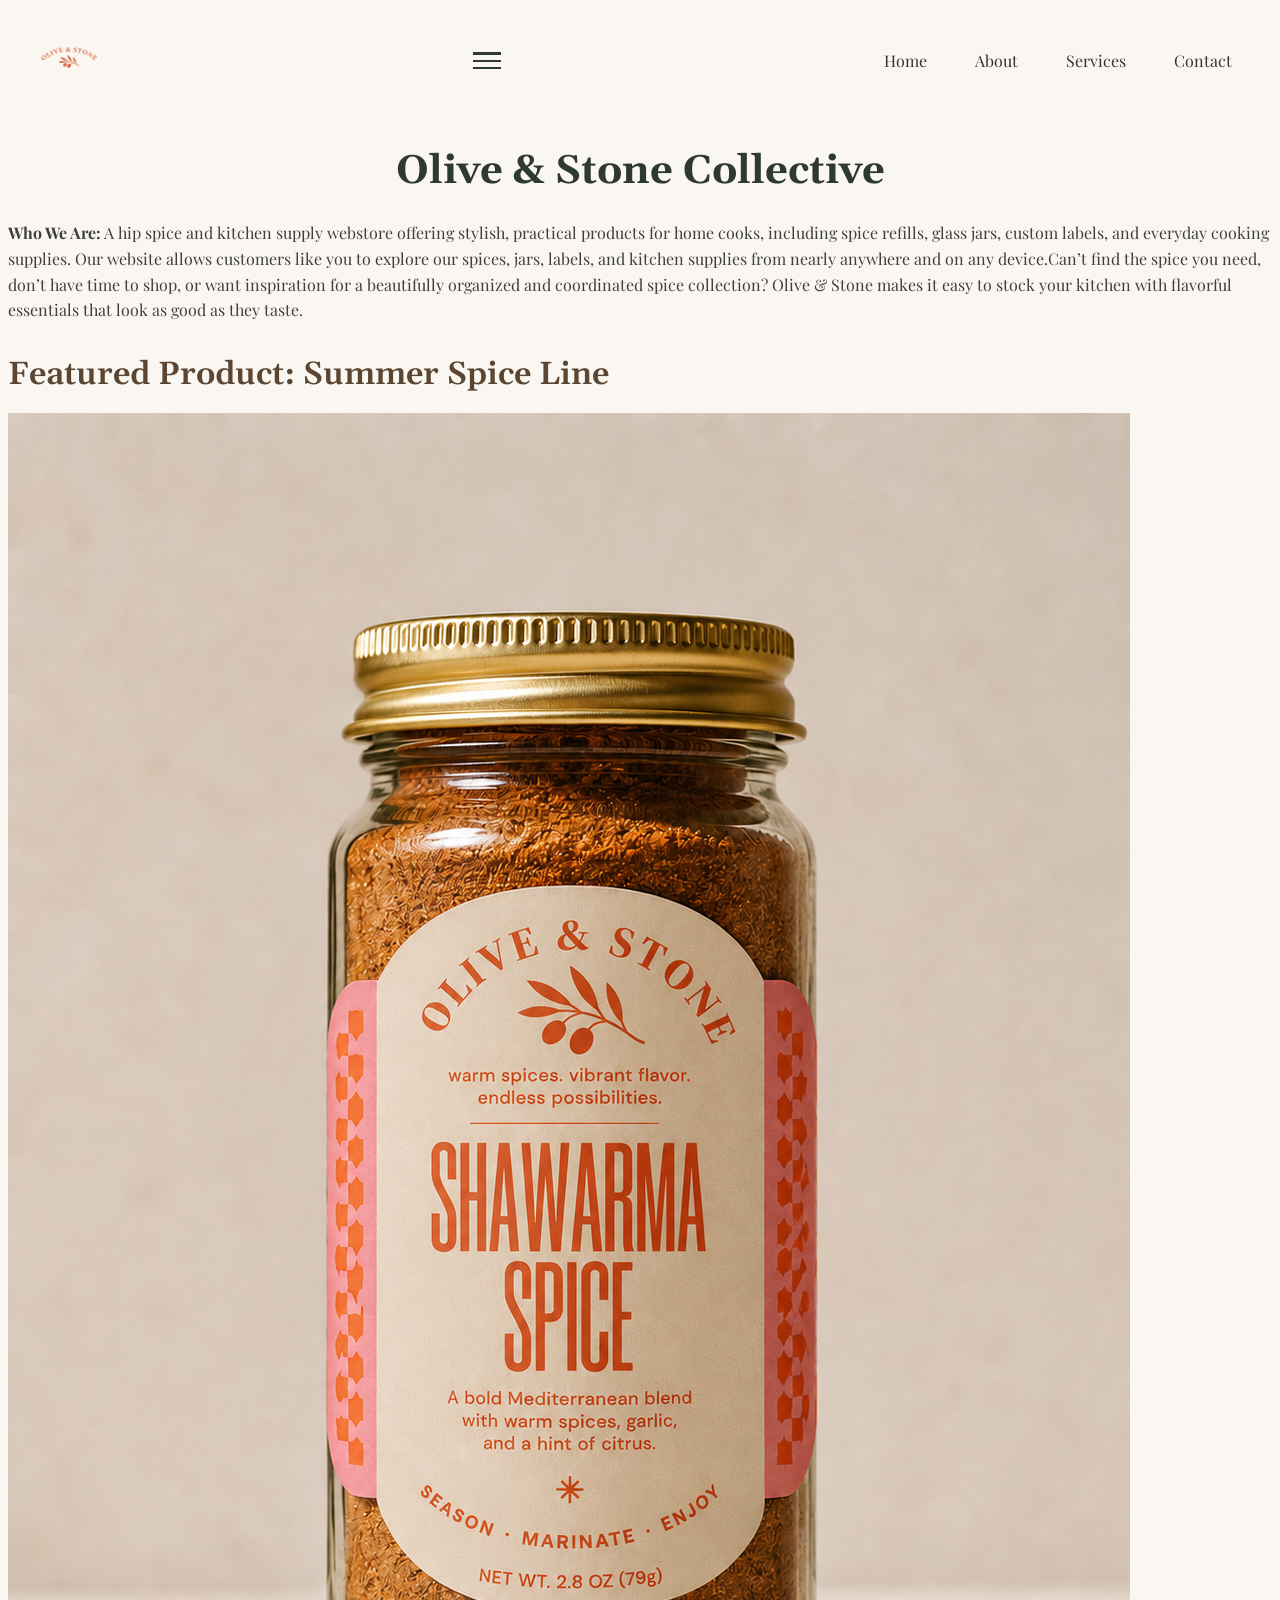
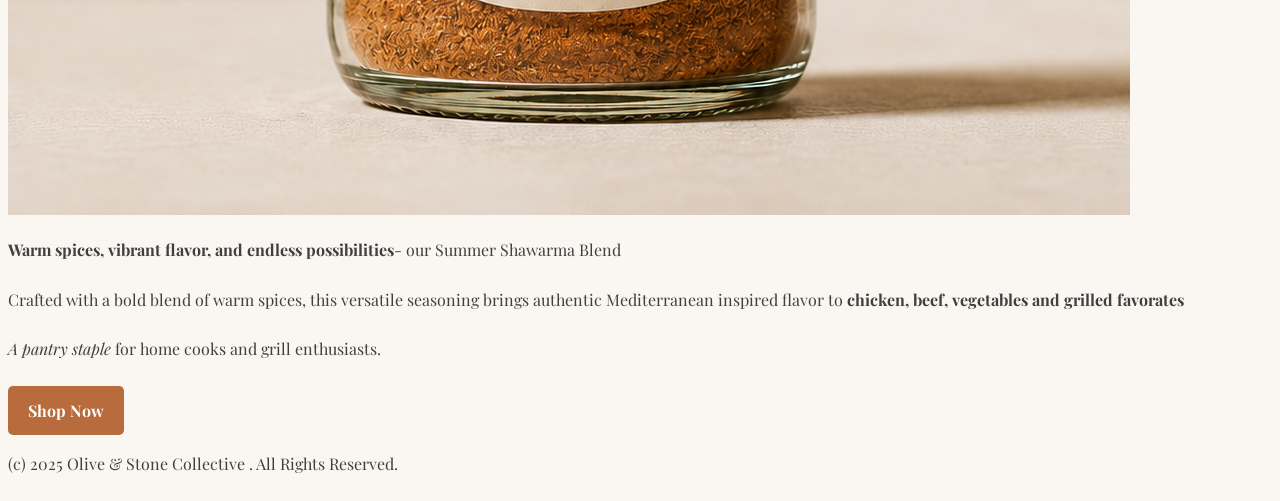
==== index.html @ 9a9d5c86 "Add robots meta tag for SEO" ====
<!DOCTYPE html>
<html lang="en">
  <head>
    <!-- Viewport Tag - - Fit any Device-->     
    <meta charset="UTF-8">
    <meta name="viewport" content="width=device-width, initial-scale=1.0">
    
    <title>Online Spices & Kitchen Supplies | Olive & Stone</title>

    <meta name="description"
        content="Shop Olive & Stone for flavorful spice blends, modern kitchen supplies, cooking tools, and stylish essentials designed for everyday cooking.">

    <meta name="robots" content="index,follow">
    
    <!-- Main.CSS Link-->
    <link rel="stylesheet" href="css/main.css">
  </head>
  <body>
    <header class="site-header">
    <a href="index.html" class="logo">
        <img
            src="images/logo.png"
            alt="Olive & Stone logo"
            class="nav-logo"
        >
    </a>
  <button
        class="menu-toggle"
        type="button"
        aria-label="Open navigation menu"
        aria-expanded="false"
        aria-controls="main-navigation"
    >
        <span></span>
        <span></span>
        <span></span>
    </button>
  <nav class="main-nav" id="main-navigation">
    <ul>
      <li><a href="/index.html">Home</a></li>
      <li><a href="/pages/about.html">About</a></li>
      <li><a href="/pages/services.html">Services</a></li>
      <li><a href="/pages/contact.html">Contact</a></li>
    </ul>
  </nav>
</header>
    <h1 class="center-text">Olive & Stone Collective</h1>
    <p><b>Who We Are:</b> A hip spice and kitchen supply webstore offering stylish, practical products for home cooks, including spice refills, glass jars, custom labels, and everyday cooking supplies. Our website allows customers like you to explore our spices, jars, labels, and kitchen supplies from nearly anywhere and on any device.Can’t find the spice you need, don’t have time to shop, or want inspiration for a beautifully organized and coordinated spice collection? Olive & Stone makes it easy to stock your kitchen with flavorful essentials that look as good as they taste.</p>
   <h2>Featured Product: Summer Spice Line</h2>
    <img src="images/shawarma-spice-blend.jpg" alt="olive-stone-shawarma-seasoning-jar">
    <p><b>Warm spices, vibrant flavor, and endless possibilities</b>- our Summer Shawarma Blend</p>
    <p>Crafted with a bold blend of warm spices, this versatile seasoning brings authentic Mediterranean inspired flavor to <strong>chicken, beef, vegetables and grilled favorates</strong></p>
    <p><em>A pantry staple</em> for home cooks and grill enthusiasts.</p>
     <a href="products.html" class="btn-primary">Shop Now</a>
      <p>(c) 2025 Olive & Stone Collective . All Rights Reserved.</p>
    
    <!-- Hamburger Menu JavaScript -->
    <script>
  const menuButton = document.querySelector('.menu-toggle');
  const mainNavigation = document.querySelector('.main-nav');

  menuButton.addEventListener('click', function () {
    mainNavigation.classList.toggle('active');

    const isOpen = mainNavigation.classList.contains('active');

    menuButton.setAttribute('aria-expanded', isOpen);
    menuButton.setAttribute(
      'aria-label',
      isOpen ? 'Close navigation menu' : 'Open navigation menu'
    );
  });
</script>
  </body>
</html>
---- css/main.css ----
@import url('https://fonts.googleapis.com/css2?family=Gelasio:ital,wght@0,400..700;1,400..700&family=Playfair+Display:ital,wght@0,400..900;1,400..900&display=swap');

/* css/main.css - The Brand Bible */

html {
  font-size: 16px; /* This is our baseline. 1rem now equals 16px. */
}


body {
  font-family: 'Playfair Display', sans-serif;
  color: #3F3F3F; /* charcoal gray */
  background-color: #FAF7F2;   /* Warm cream background */
  line-height: 1.6;
  font-size: 1rem; /* This will be 16px */

}

/* Make images responsive */
img {
  max-width: 100%;
  height: auto;
}

/* Main page titles */
h1 {
  font-family: 'Gelasio', serif;  
  color: #2F3A2F;              /* Deep olive green */
   font-weight: 700;
  font-size: 2.5rem; /* 40px / 16 = 2.5 */
  margin-bottom: 1rem; /* 16px */
}

/* Main page titles */
h2, h3 {
  font-family: 'Gelasio', serif;
   color: #5C4632;              /* Warm brown */
   font-weight: 600;
}

h2 {
  font-size: 2rem;      /* 32px */
  margin-bottom: 0.75rem;
}

h3 {
  font-size: 1.5rem;    /* 24px */
  margin-bottom: 0.5rem;
}

p {
  margin-bottom: 1.5rem; /* 24px / 16 = 1.5 */
}

/* Center text - - use   <h class="center-text" */
.center-text {
  text-align: center;
}

.container {
  padding: 2rem; /* 32px / 16 = 2 */
}

/* Accent links */
a {
    color: #B86B3D;              /* Terracotta */
}

a:hover {
    color: #8F4F2D;              /* Darker terracotta */
}

/* Accent buttons */
button,
.button {
    background-color: #B86B3D;
    color: #FFFFFF;
    border: none;
    padding: 10px 18px;
    font-family: 'Montserrat', sans-serif;
    cursor: pointer;
}

button:hover,
.button:hover {
    background-color: #8F4F2D;
}

table {
  width: 100%; /* Make tables take up the full width of their container */
  border-collapse: collapse; /* Make borders look cleaner */
  margin-bottom: 2rem;
}

th, td {
  border: 1px solid #dddddd;
  text-align: left;
  padding: 8px;
}

thead {
 background-color: #E9E1D7;   /* Soft neutral table-header color */
}

/* === Component: Buttons === */

/* Primary button for important actions such as "Shop Now" */
.btn-primary {
    display: inline-block;
    background-color: #B86B3D; /* Terracotta */
    color: #FFFFFF;
    padding: 12px 20px;
    border-radius: 5px;
    text-decoration: none;
    font-weight: bold;
    border: none;
    cursor: pointer;
}

/* Darker terracotta when the user hovers */
.btn-primary:hover {
    background-color: #8F4F2D;
    color: white;
}

/* Secondary button for actions such as "Learn More" */
.btn-secondary {
    display: inline-block;
    background-color: transparent;
    color: #5C4632;
    padding: 10px 18px;
    border: 2px solid #5C4632;
    border-radius: 5px;
    text-decoration: none;
    font-weight: bold;
}

.btn-secondary:hover {
    background-color: #5C4632;
    color: white;
}
/*========================================*/
/* In css/main.css - Default Mobile Styles */
/*========================================*/
.container {
  width: 90%; /* Use percentage to be fluid */
  margin: 0 auto; /* Center the container */
}

.main-content {
  background-color: #FAF7F2;   /* Warm cream background */
  padding: 1.5rem;
}

.sidebar {
  background-color: #E9E1D7; /*Darker warm cream background*/
  padding: 1.5rem;
  margin-top: 1.5rem; /* Add space between stacked elements on mobile */
}

/* ======================================= */
/* MEDIA QUERY FOR LARGER SCREENS     */
/* ======================================= */
@media (min-width: 768px) {  /* Styles inside here ONLY apply on screens 768px or wider */
.container {
    display: flex; /* Activate Flexbox! */
    gap: 1.5rem;   /* Create a gap between the columns */
  }

  .main-content {
    flex: 3; /* This means it will take up 3 "shares" of the space */
  }

  .sidebar {
    flex: 1; /* This will take up 1 "share" of the space */
    margin-top: 0; /* Remove the margin we added for the mobile stack */
  }
}

/* ======================================= */
/* NAVIGATION BAR  */
/* ======================================= */
.navbar {
    background-color: #FAF7F2;   /* Warm cream background */
    padding: 1rem 5%;
}

/* Navigation list */
.nav-links {
    display: flex;
    align-items: center;
    gap: 2rem;
    list-style: none;
    margin: 0;
    padding: 0;
}

/* Navigation links */
.nav-links a {
    color: #2F3A2F;              /* Deep olive green */
    text-decoration: none;
    font-weight: 600;
}

/* Navigation hover effect */
.nav-links a:hover {
    color: #6d756d;              /*Lighter Olive Green*/
}

.navbar {
    display: flex;
    align-items: center;
    gap: 2rem;
    background-color: #FAF7F2;   /* Warm cream background */
    padding: 1rem 5%;
}

.nav-logo {
    width: 90px;
    height: auto;
    display: block;
}
/* ======================================= */
/* Mobile-First Navigation Styles */
/* ======================================= */
.site-header {
  padding: 1rem;
}

.logo {
  font-size: 1.5rem;
  font-weight: bold;
  text-align: center;
}

.main-nav {  /*nav.hide behind the hamburger button*/
  display: none;
}

.main-nav.active {
  display: block;
}

.main-nav ul {
  list-style: none; /* Remove bullet points */
  padding: 0;
  margin: 1rem 0 0 0;
}

.main-nav li {
  text-align: center;
  border-top: 1px solid #ddd;
}

.main-nav a {
  display: block; /* Makes the entire area clickable */
  padding: 1rem;
  text-decoration: none;
  color: #333;
}

.main-nav a:hover {
  background-color: #f4f4f4;
}
/* ======================================= */
/* Desktop Navigation Styles */
/* ======================================= */
@media (min-width: 768px) {
  .site-header {
    display: flex; /* Activate Flexbox */
    justify-content: space-between; /* Pushes logo and nav to opposite ends */
    align-items: center; /* Vertically aligns them */
  }

  .logo {
    text-align: left; /* Align logo to the left */
  }

  .menu-toggle {
  display: none; /*Hide the hamburger button on desktop*/
}

  /* SHOW navigation on desktop */
  .main-nav {
    display: block;
  }
  
  .main-nav ul {
    display: flex; /* Make the list items horizontal */
    margin: 0;
  }

  .main-nav li {
    border: none; /* Remove the mobile borders */
  }

  .main-nav a {
    padding: 1.5rem; /* Give more space for desktop */
  }
}
/* ======================================= */
/* Hamburger Button */
/* ======================================= */
.menu-toggle {
  display: flex;
  flex-direction: column;
  justify-content: center;
  gap: 0.3rem;
  background: transparent;
  padding: 0.5rem;
}

.menu-toggle span {
  display: block;
  width: 1.75rem;
  height: 0.15rem;
  background-color: #2F3A2F;
}
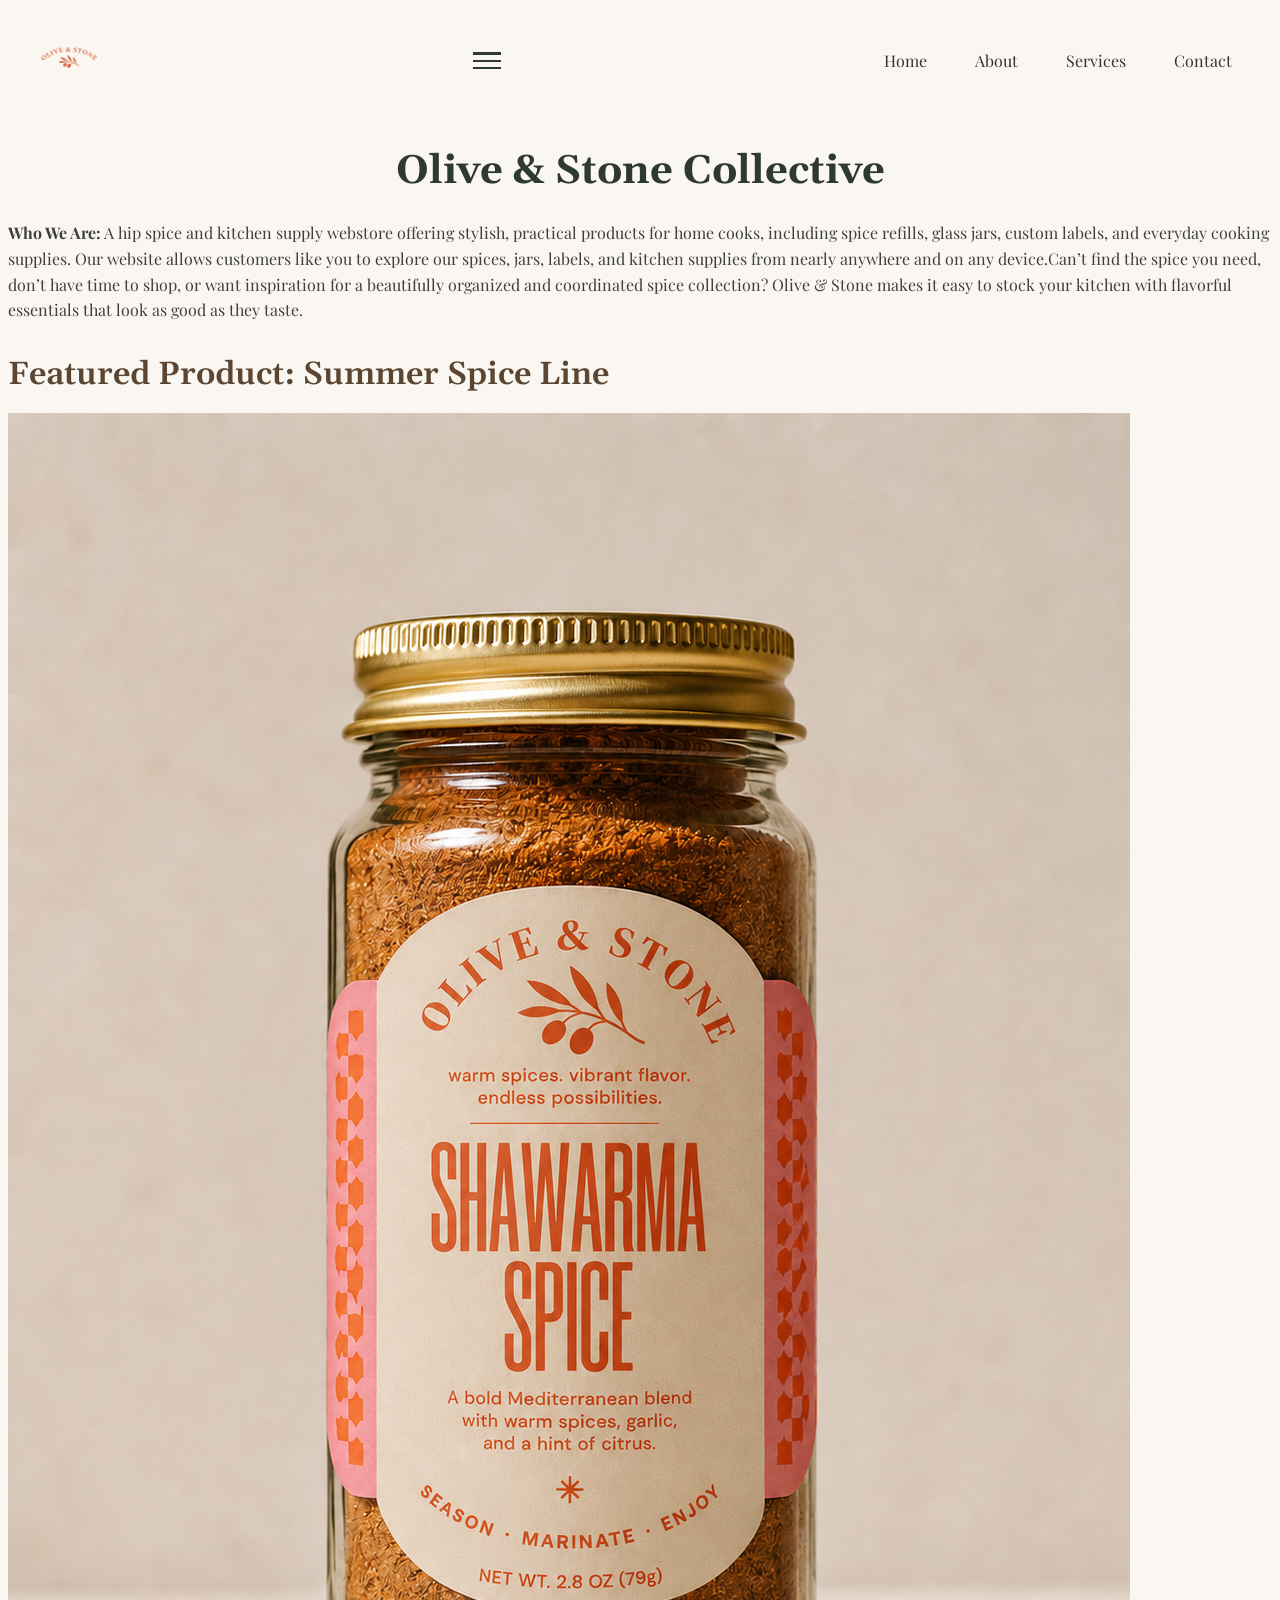
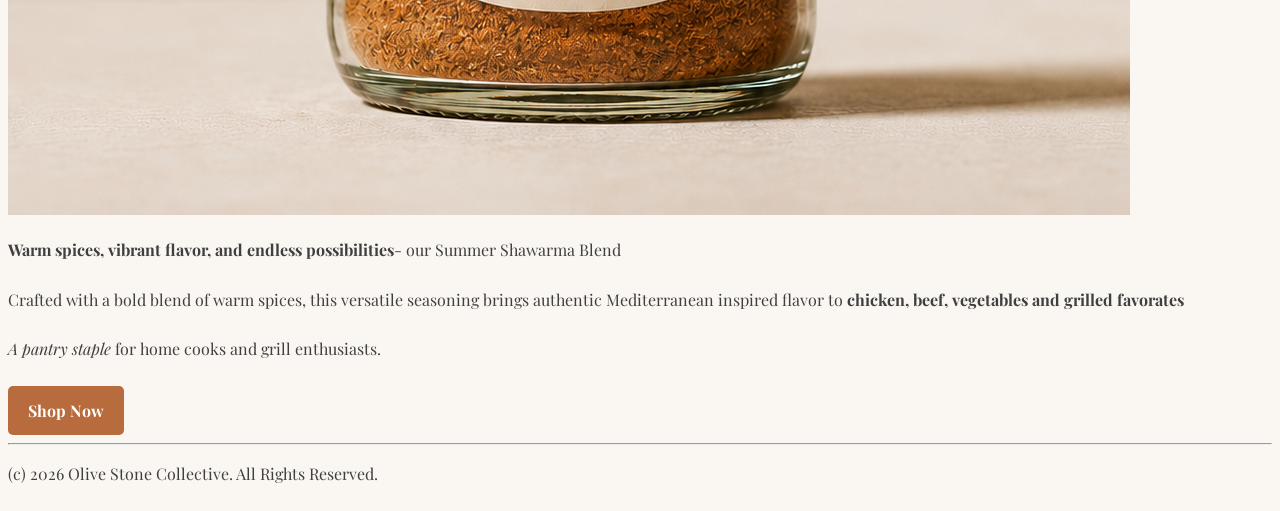
==== commit f2062eab: "Revise footer and add horizontal rule Updated footer copyright year and added footer element." ====
--- a/index.html
+++ b/index.html
@@ -14,6 +14,18 @@
     
     <!-- Main.CSS Link-->
     <link rel="stylesheet" href="css/main.css">
+
+    <!-- Google tag (gtag.js) -->
+    <script async src="https://www.googletagmanager.com/gtag/js?id=G-YOUR_UNIQUE_ID_HERE"></script>
+
+      <script>
+        window.dataLayer = window.dataLayer || [];
+        function gtag(){dataLayer.push(arguments);}
+        gtag('js', new Date());
+      
+        gtag('config', 'G-YOUR_UNIQUE_ID_HERE');
+      </script>
+    
   </head>
   <body>
     <header class="site-header">
@@ -51,8 +63,12 @@
     <p><b>Warm spices, vibrant flavor, and endless possibilities</b>- our Summer Shawarma Blend</p>
     <p>Crafted with a bold blend of warm spices, this versatile seasoning brings authentic Mediterranean inspired flavor to <strong>chicken, beef, vegetables and grilled favorates</strong></p>
     <p><em>A pantry staple</em> for home cooks and grill enthusiasts.</p>
-     <a href="products.html" class="btn-primary">Shop Now</a>
-      <p>(c) 2025 Olive & Stone Collective . All Rights Reserved.</p>
+     <a href="/marketing/features.html" class="btn-primary">Shop Now</a>
+    
+     <!-- The <hr> tag creates a horizontal rule (a line), visually separating sections. -->
+    <hr>
+    <!-- The footer provides consistency and a professional closing on every page. -->
+    <footer><p>(c) 2026 Olive Stone Collective. All Rights Reserved.</p></footer>
     
     <!-- Hamburger Menu JavaScript -->
     <script>
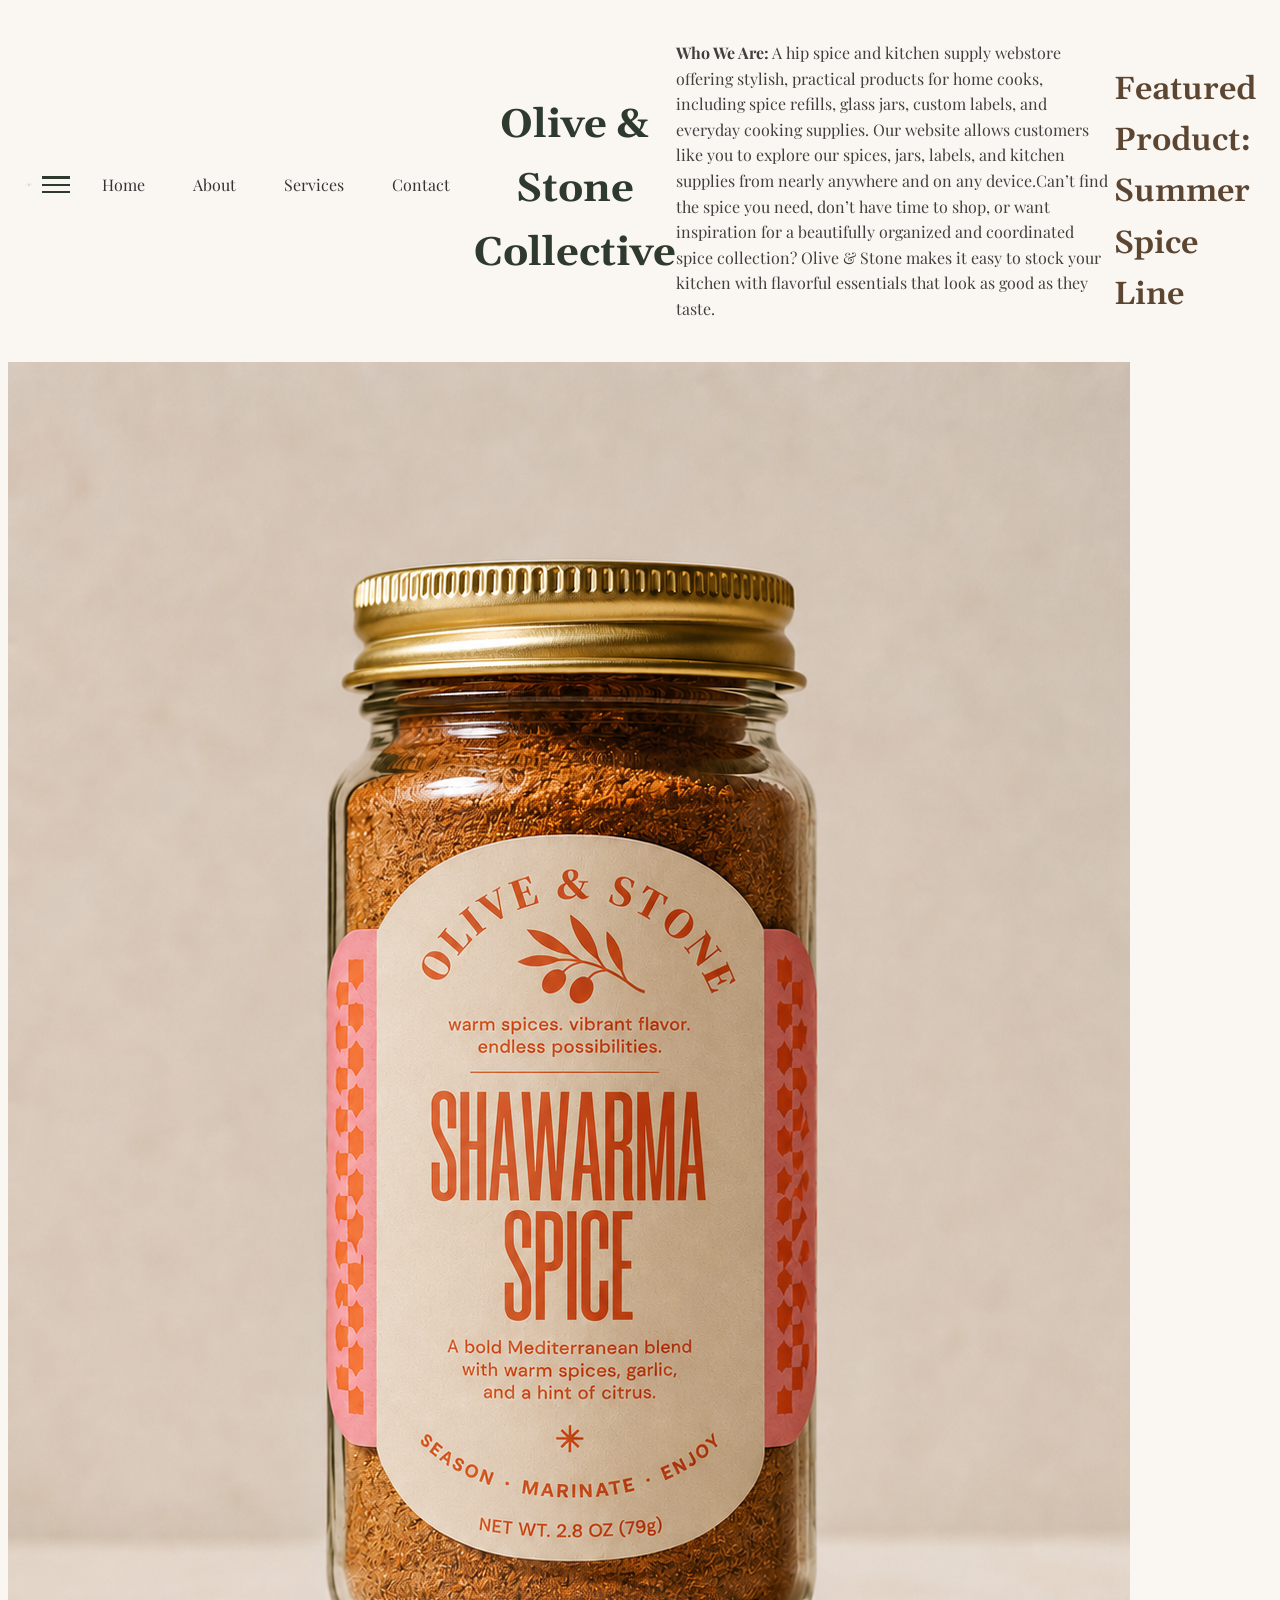
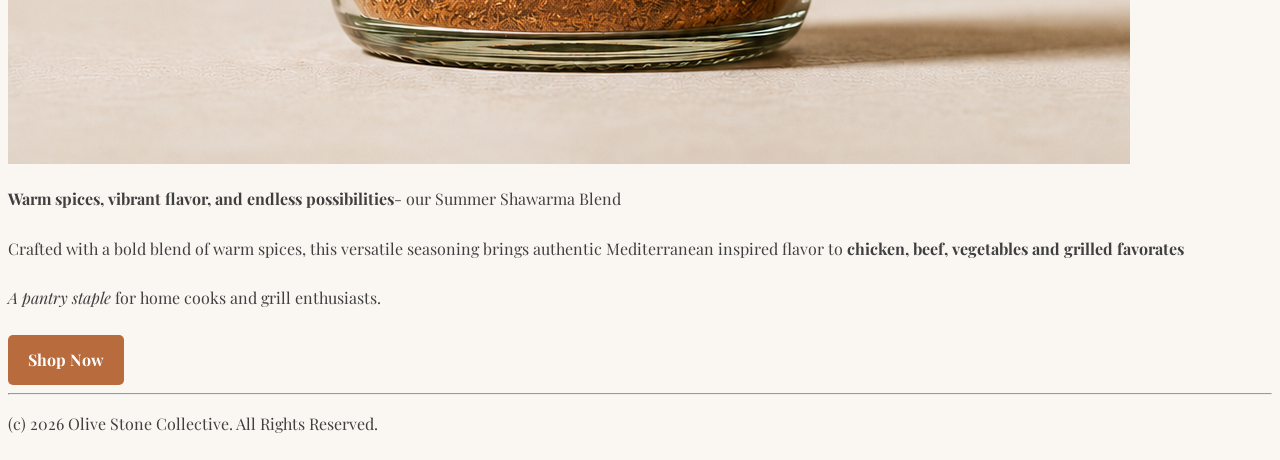
==== commit 42a277a0: "Fix header tag and enhance product details Added closing header tag and improved product description" ====
--- a/index.html
+++ b/index.html
@@ -55,10 +55,11 @@
       <li><a href="/pages/contact.html">Contact</a></li>
     </ul>
   </nav>
-</header>
     <h1 class="center-text">Olive & Stone Collective</h1>
     <p><b>Who We Are:</b> A hip spice and kitchen supply webstore offering stylish, practical products for home cooks, including spice refills, glass jars, custom labels, and everyday cooking supplies. Our website allows customers like you to explore our spices, jars, labels, and kitchen supplies from nearly anywhere and on any device.Can’t find the spice you need, don’t have time to shop, or want inspiration for a beautifully organized and coordinated spice collection? Olive & Stone makes it easy to stock your kitchen with flavorful essentials that look as good as they taste.</p>
    <h2>Featured Product: Summer Spice Line</h2>
+</header>  
+    
     <img src="images/shawarma-spice-blend.jpg" alt="olive-stone-shawarma-seasoning-jar">
     <p><b>Warm spices, vibrant flavor, and endless possibilities</b>- our Summer Shawarma Blend</p>
     <p>Crafted with a bold blend of warm spices, this versatile seasoning brings authentic Mediterranean inspired flavor to <strong>chicken, beef, vegetables and grilled favorates</strong></p>
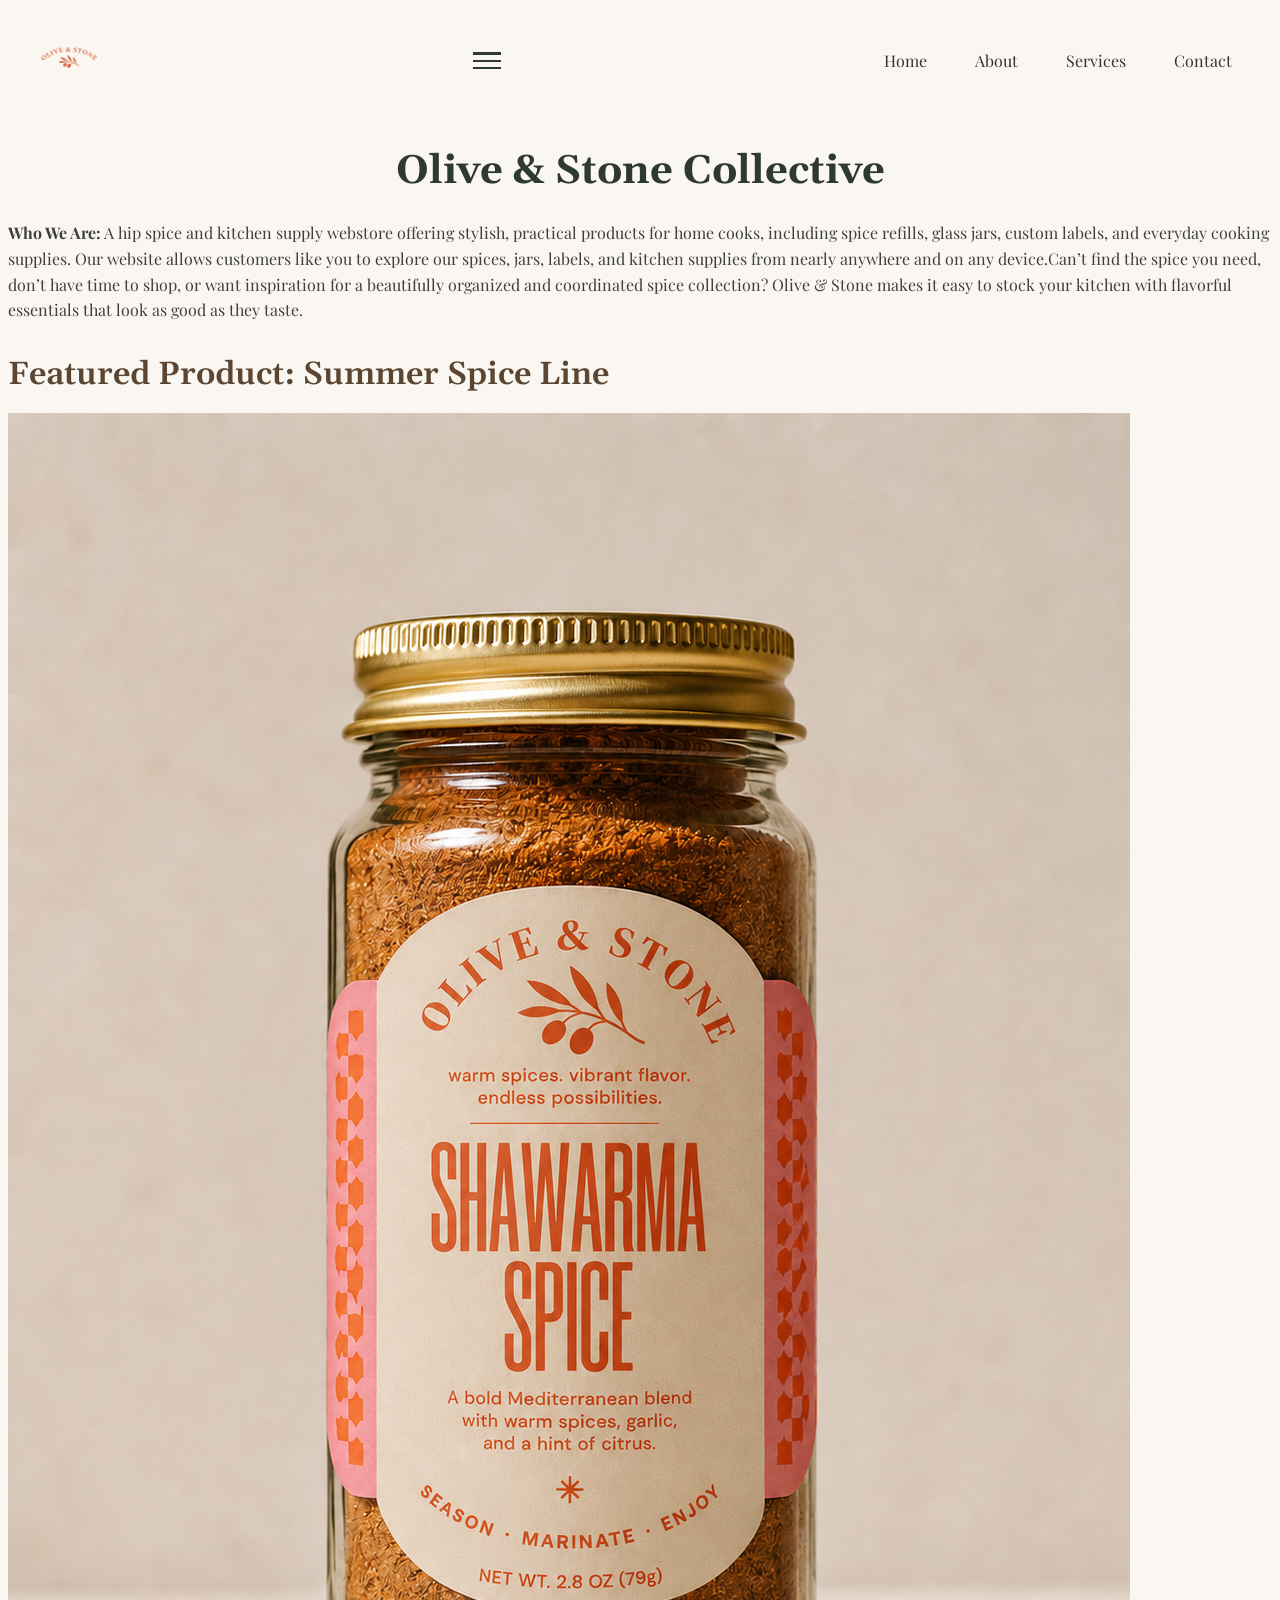
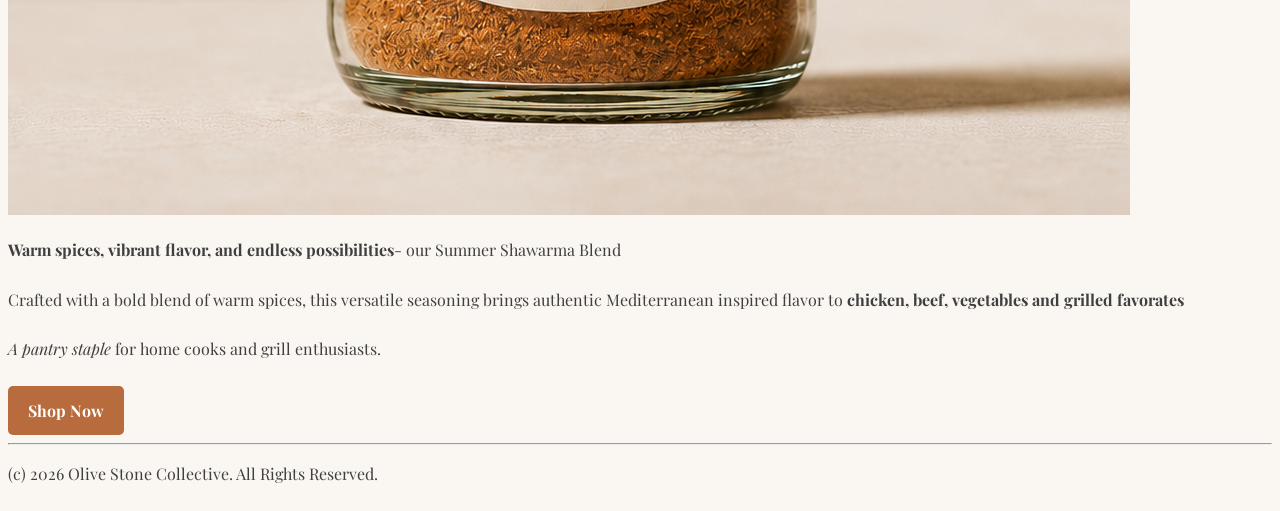
==== commit 2418f780: "Fix header structure and content formatting in index.html Removed redundant closing header tag and a" ====
--- a/index.html
+++ b/index.html
@@ -55,11 +55,10 @@
       <li><a href="/pages/contact.html">Contact</a></li>
     </ul>
   </nav>
+  </header>    
     <h1 class="center-text">Olive & Stone Collective</h1>
     <p><b>Who We Are:</b> A hip spice and kitchen supply webstore offering stylish, practical products for home cooks, including spice refills, glass jars, custom labels, and everyday cooking supplies. Our website allows customers like you to explore our spices, jars, labels, and kitchen supplies from nearly anywhere and on any device.Can’t find the spice you need, don’t have time to shop, or want inspiration for a beautifully organized and coordinated spice collection? Olive & Stone makes it easy to stock your kitchen with flavorful essentials that look as good as they taste.</p>
    <h2>Featured Product: Summer Spice Line</h2>
-</header>  
-    
     <img src="images/shawarma-spice-blend.jpg" alt="olive-stone-shawarma-seasoning-jar">
     <p><b>Warm spices, vibrant flavor, and endless possibilities</b>- our Summer Shawarma Blend</p>
     <p>Crafted with a bold blend of warm spices, this versatile seasoning brings authentic Mediterranean inspired flavor to <strong>chicken, beef, vegetables and grilled favorates</strong></p>
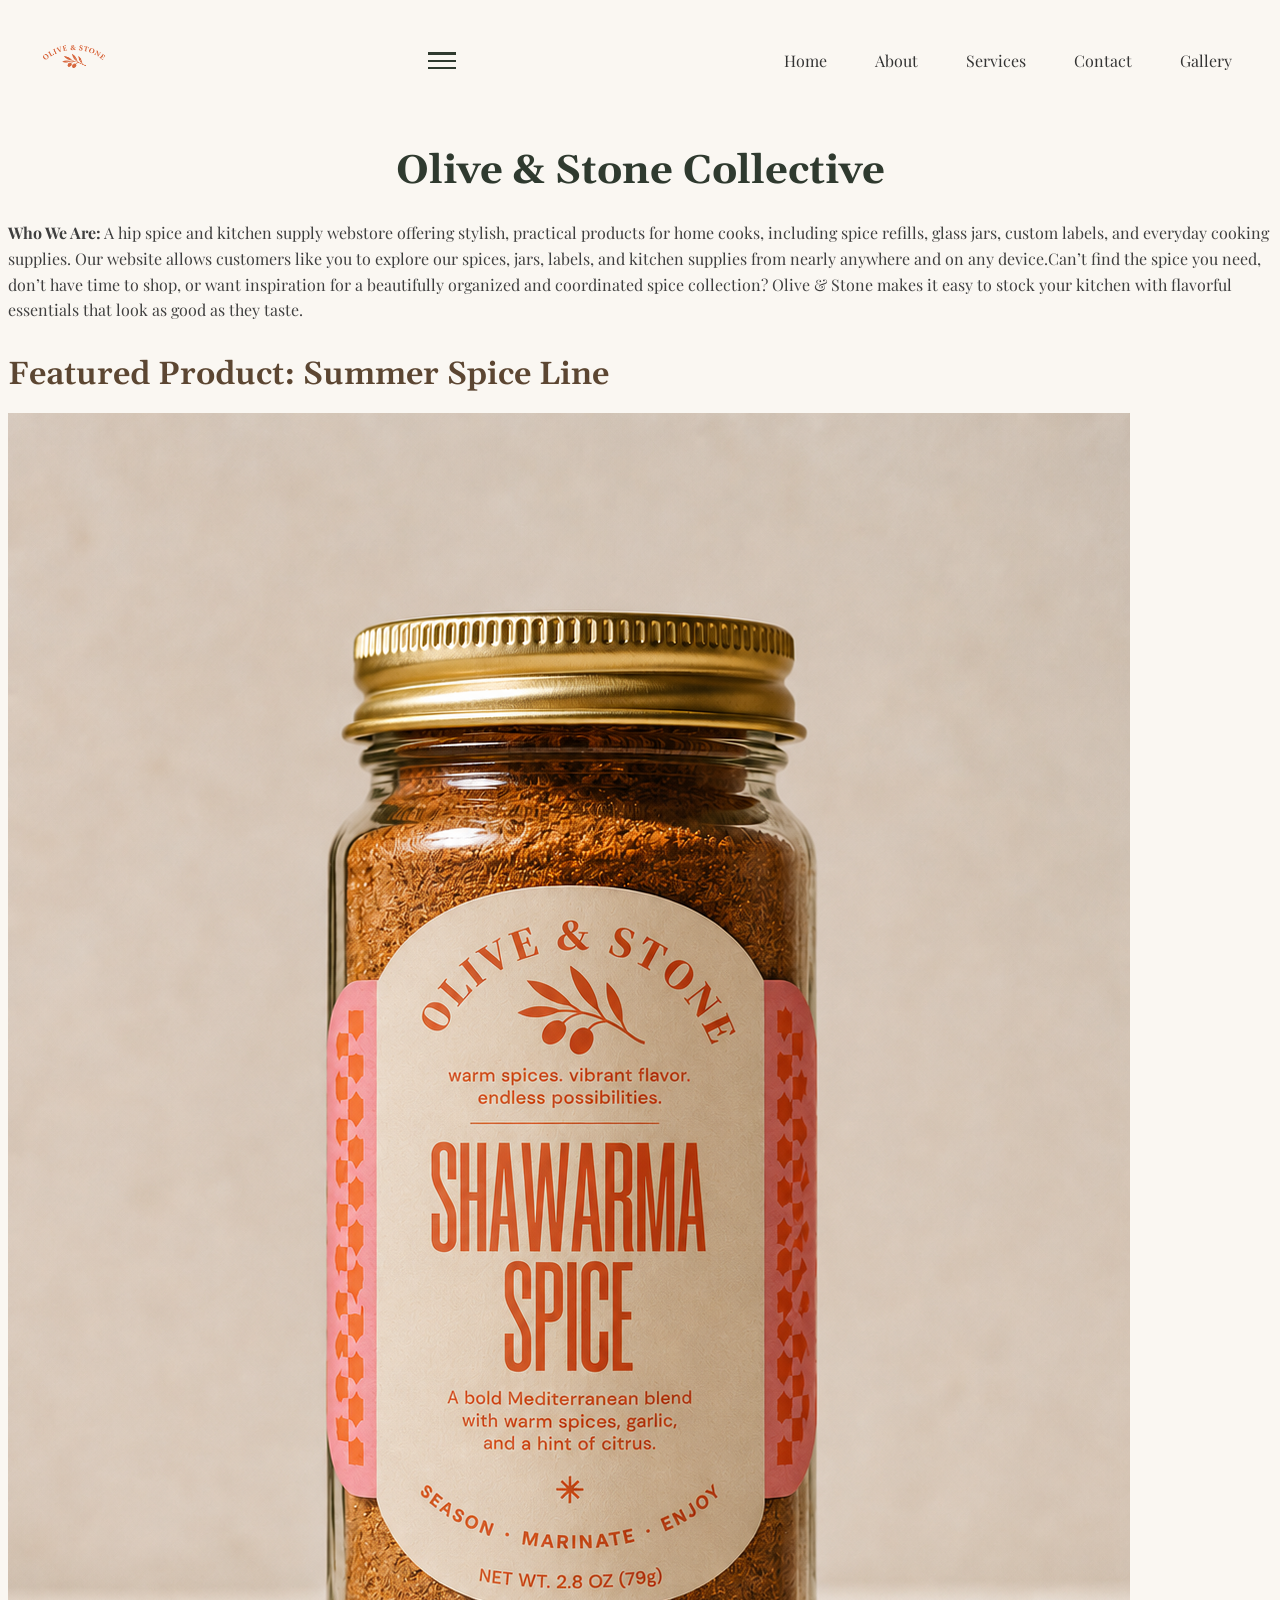
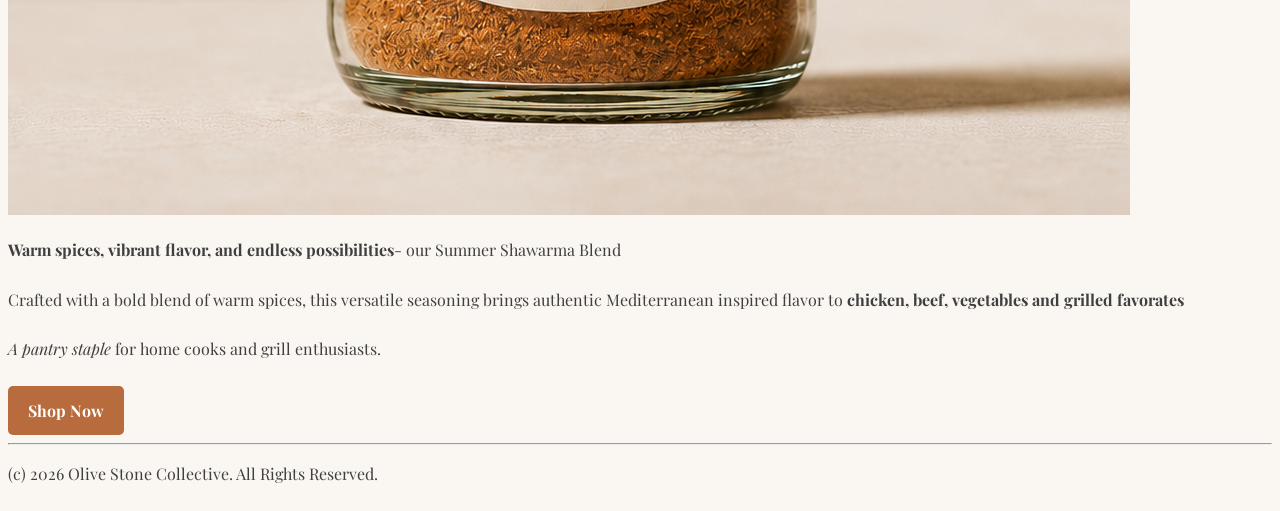
==== commit a8c95f95: "Add Gallery link to navigation menu" ====
--- a/index.html
+++ b/index.html
@@ -53,6 +53,7 @@
       <li><a href="/pages/about.html">About</a></li>
       <li><a href="/pages/services.html">Services</a></li>
       <li><a href="/pages/contact.html">Contact</a></li>
+      <li><a href="/gallery.html">Gallery</a></li>
     </ul>
   </nav>
   </header>    
--- a/css/main.css
+++ b/css/main.css
@@ -216,7 +216,7 @@
 }
 
 .nav-logo {
-    width: 90px;
+    width: 100px;
     height: auto;
     display: block;
 }
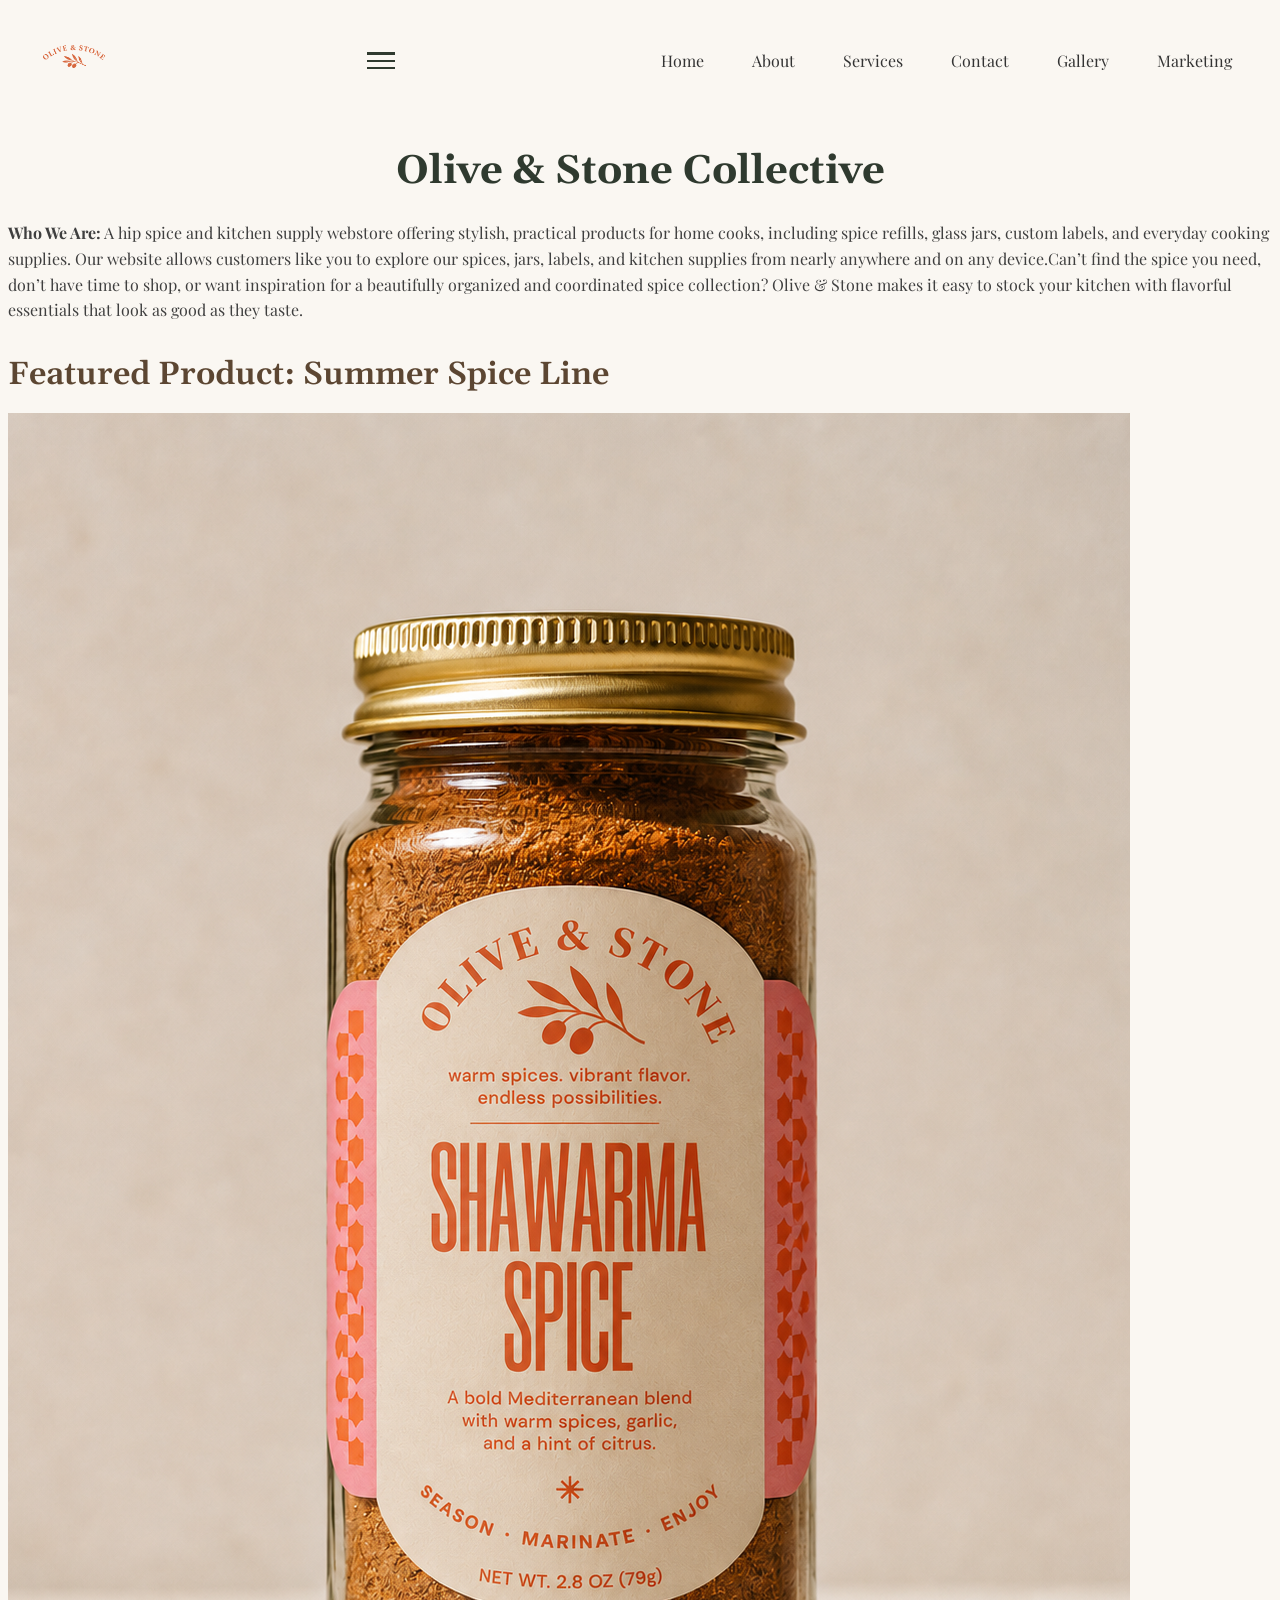
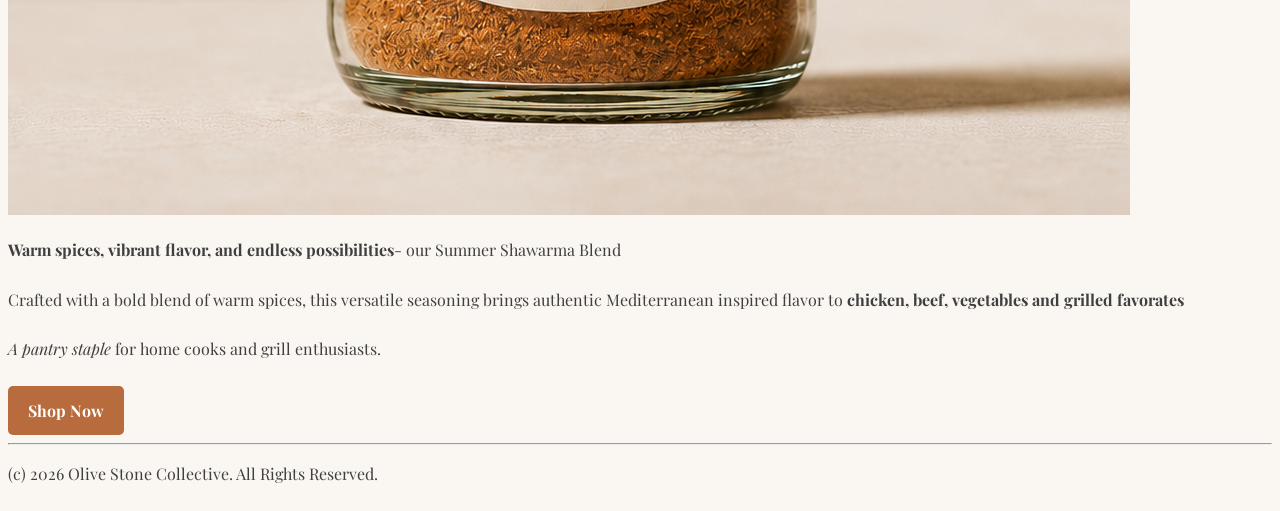
==== commit ff5b752c: "Add Marketing link to navigation menu" ====
--- a/index.html
+++ b/index.html
@@ -54,6 +54,7 @@
       <li><a href="/pages/services.html">Services</a></li>
       <li><a href="/pages/contact.html">Contact</a></li>
       <li><a href="/gallery.html">Gallery</a></li>
+      <li><a href="/marketing/index.html">Marketing</a></li>
     </ul>
   </nav>
   </header>    
--- a/css/main.css
+++ b/css/main.css
@@ -316,3 +316,14 @@
   height: 0.15rem;
   background-color: #2F3A2F;
 }
+/* ======================================= */
+/* Google Maps */
+/* ======================================= */
+.responsive-map {
+  width: 100%;
+  max-width: 700px;
+  aspect-ratio: 16 / 9;
+  border: 0;
+  display: block;
+  margin: 1rem auto;
+}
